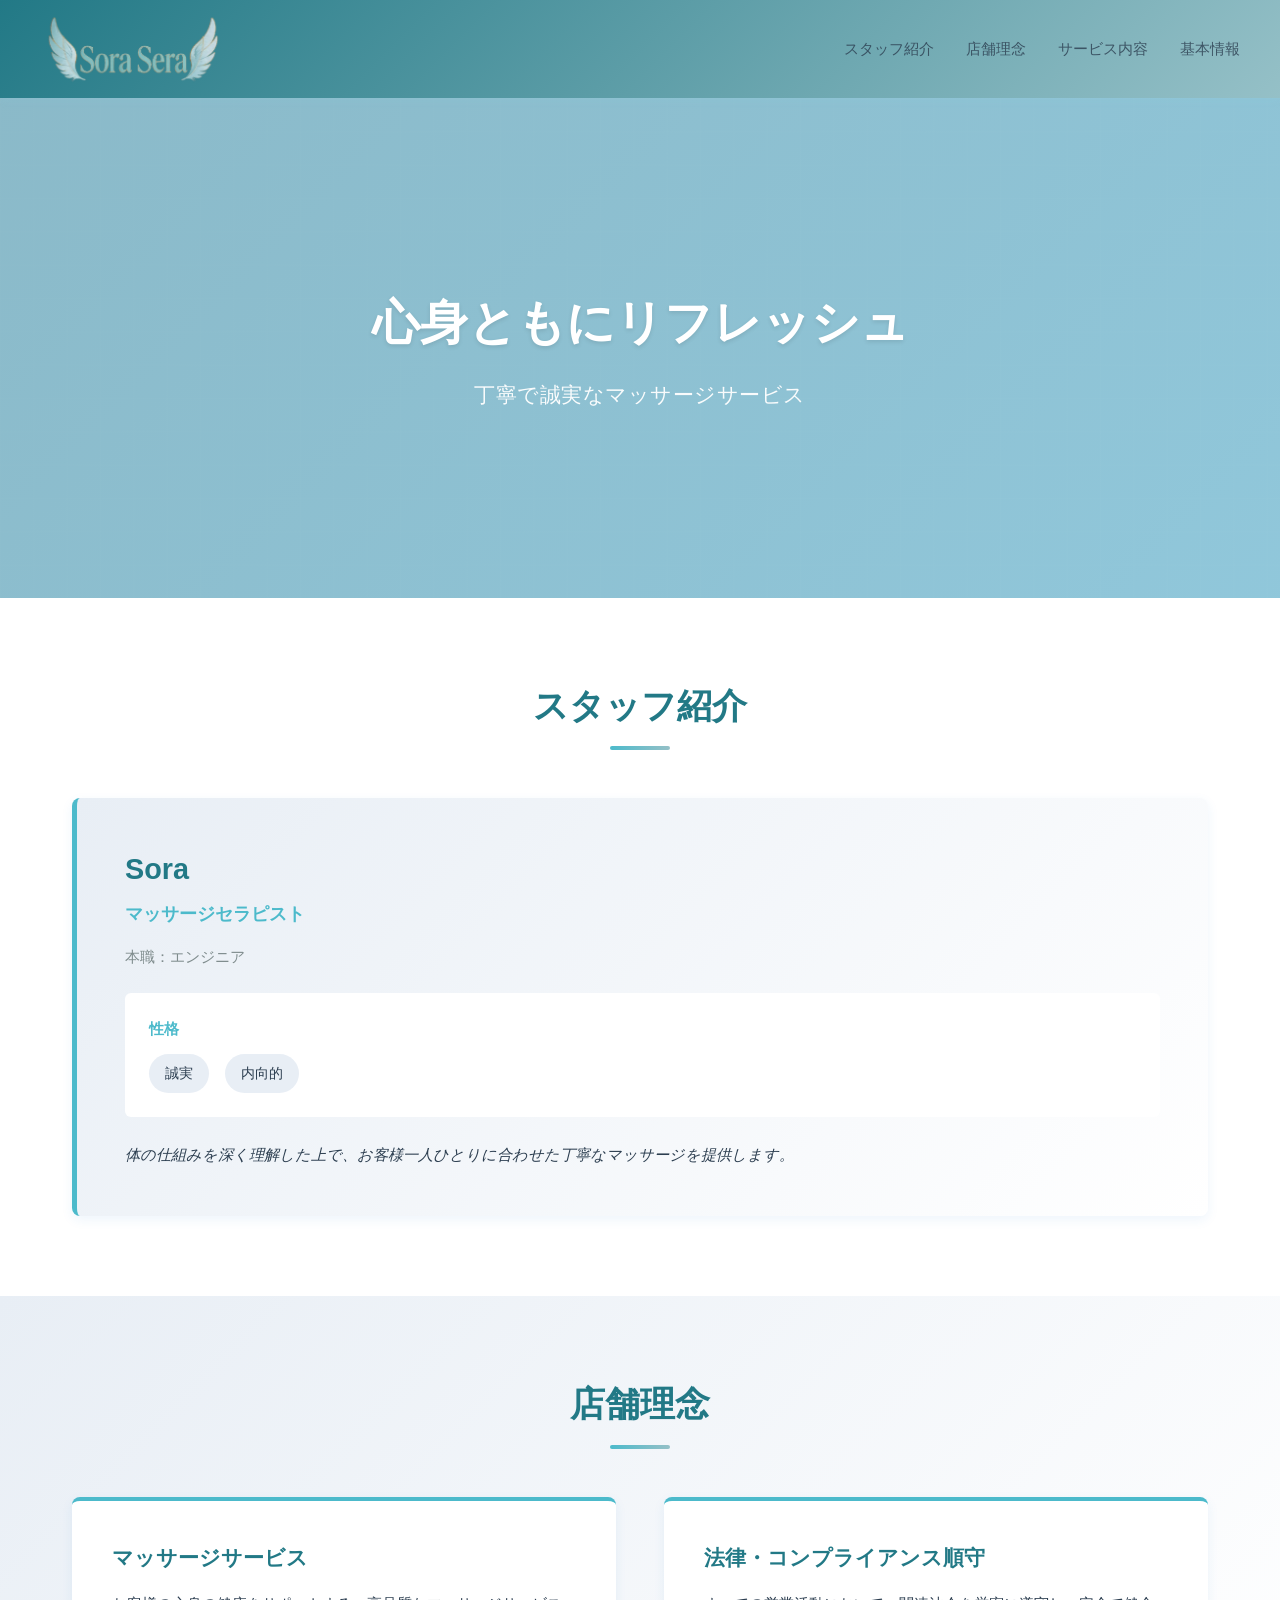
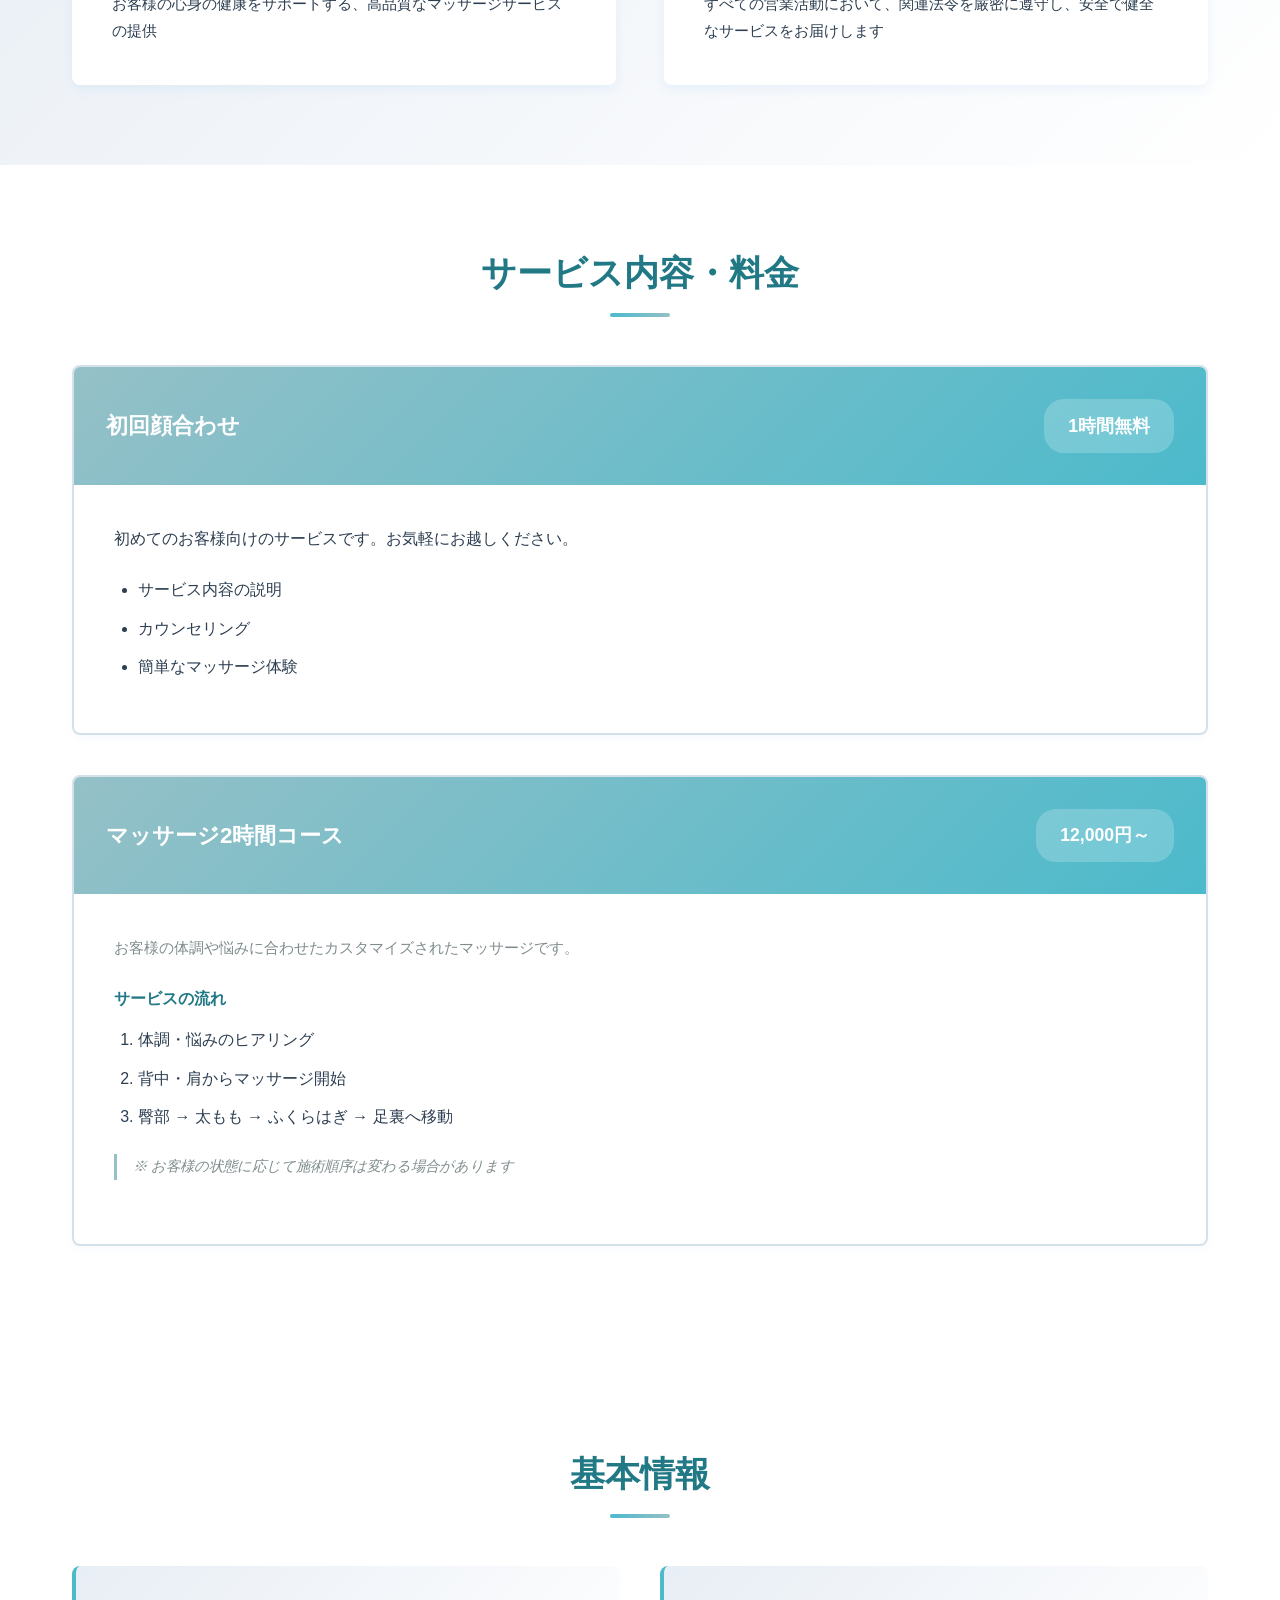
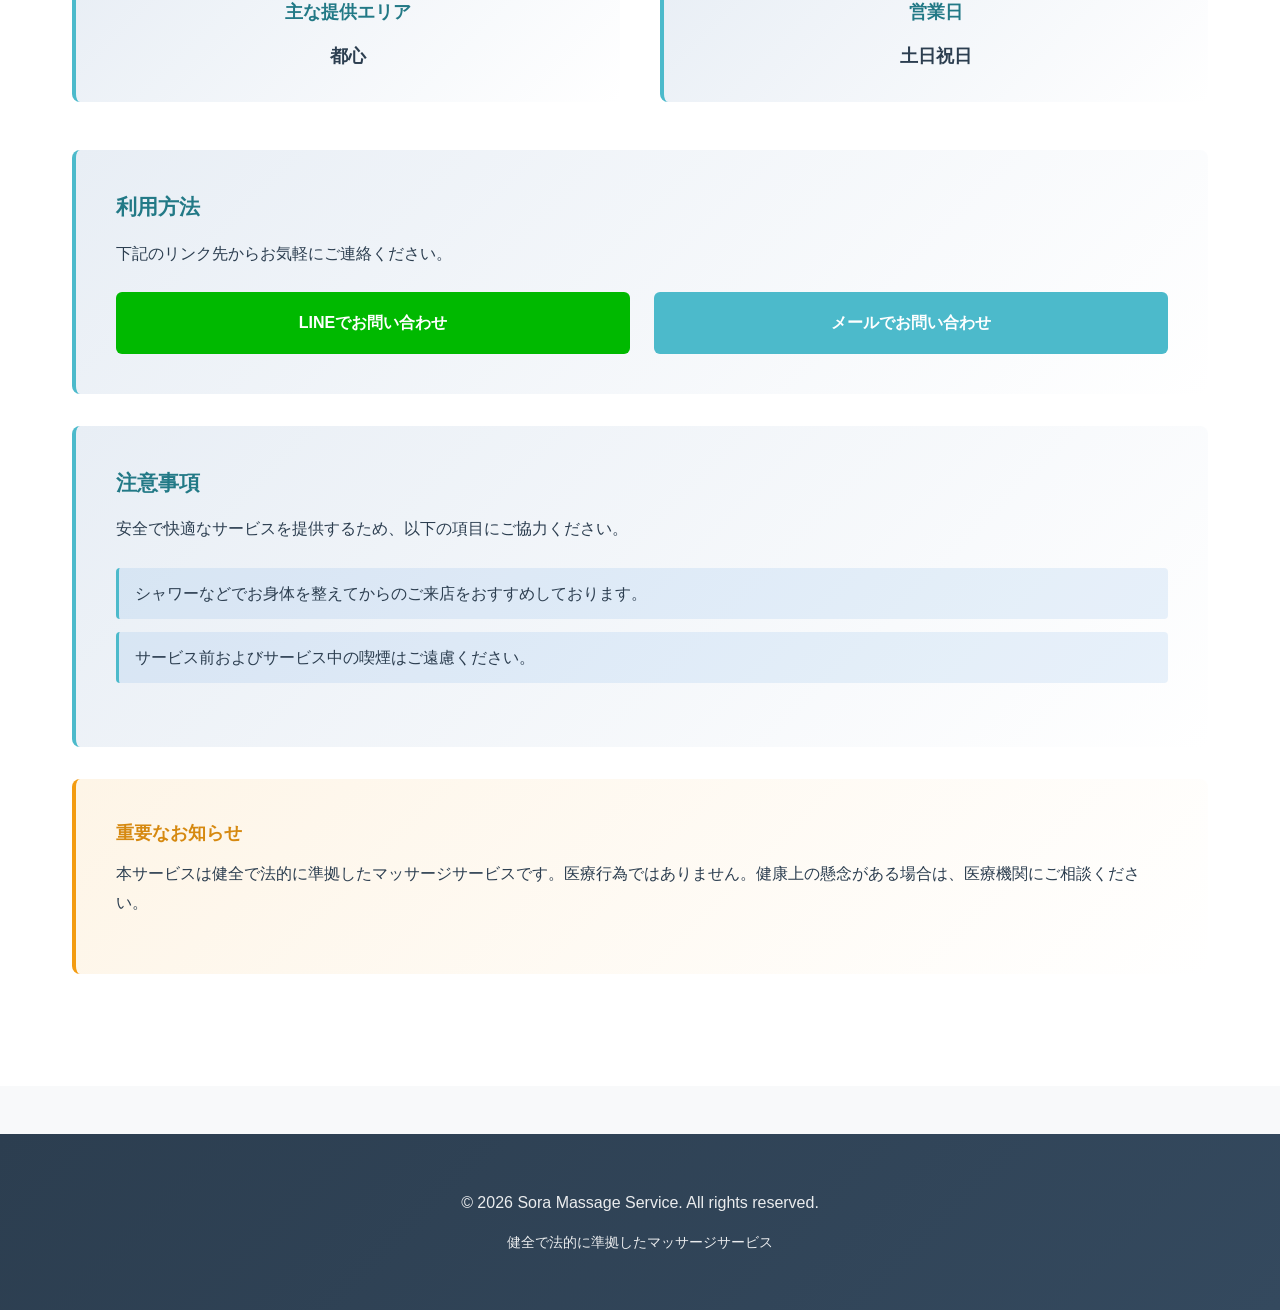
==== website/index.html @ ef8260f6 "1st commit Co-authored-by: Copilot <copilot@github.com>" ====
<!DOCTYPE html>
<html lang="ja">
<head>
    <meta charset="UTF-8">
    <meta name="viewport" content="width=device-width, initial-scale=1.0">
    <title>Sora マッサージサービス</title>
    <link rel="icon" type="image/jpeg" href="favicon.jpeg">
    <link rel="stylesheet" href="styles.css">
</head>
<body>
    <!-- ヘッダー -->
    <header class="header">
        <div class="header-content">
            <div class="logo">
                <img src="log.png" alt="Sora Logo" class="logo-image">
            </div>
            <nav class="nav">
                <ul>
                    <li><a href="#about">スタッフ紹介</a></li>
                    <li><a href="#philosophy">店舗理念</a></li>
                    <li><a href="#services">サービス内容</a></li>
                    <li><a href="#info">基本情報</a></li>
                </ul>
            </nav>
        </div>
    </header>

    <!-- メインビジュアル -->
    <section class="hero">
        <div class="hero-content">
            <h2>心身ともにリフレッシュ</h2>
            <p>丁寧で誠実なマッサージサービス</p>
        </div>
    </section>

    <!-- スタッフ紹介 -->
    <section id="about" class="section about-section">
        <div class="container">
            <h2 class="section-title">スタッフ紹介</h2>
            <div class="therapist-card">
                <div class="therapist-info">
                    <h3>Sora</h3>
                    <p class="position">マッサージセラピスト</p>
                    <p class="background">本職：エンジニア</p>
                    <div class="personality">
                        <h4>性格</h4>
                        <ul>
                            <li>誠実</li>
                            <li>内向的</li>
                        </ul>
                    </div>
                    <p class="message">体の仕組みを深く理解した上で、お客様一人ひとりに合わせた丁寧なマッサージを提供します。</p>
                </div>
            </div>
        </div>
    </section>

    <!-- 店舗理念 -->
    <section id="philosophy" class="section philosophy-section">
        <div class="container">
            <h2 class="section-title">店舗理念</h2>
            <div class="philosophy-content">
                <div class="philosophy-item">
                    <h3>マッサージサービス</h3>
                    <p>お客様の心身の健康をサポートする、高品質なマッサージサービスの提供</p>
                </div>
                <div class="philosophy-item">
                    <h3>法律・コンプライアンス順守</h3>
                    <p>すべての営業活動において、関連法令を厳密に遵守し、安全で健全なサービスをお届けします</p>
                </div>
            </div>
        </div>
    </section>

    <!-- サービス内容・料金 -->
    <section id="services" class="section services-section">
        <div class="container">
            <h2 class="section-title">サービス内容・料金</h2>
            
            <div class="service-item">
                <div class="service-header">
                    <h3>初回顔合わせ</h3>
                    <span class="price">1時間無料</span>
                </div>
                <div class="service-body">
                    <p>初めてのお客様向けのサービスです。お気軽にお越しください。</p>
                    <ul>
                        <li>サービス内容の説明</li>
                        <li>カウンセリング</li>
                        <li>簡単なマッサージ体験</li>
                    </ul>
                </div>
            </div>

            <div class="service-item">
                <div class="service-header">
                    <h3>マッサージ2時間コース</h3>
                    <span class="price">12,000円～</span>
                </div>
                <div class="service-body">
                    <p class="description">お客様の体調や悩みに合わせたカスタマイズされたマッサージです。</p>
                    <h4>サービスの流れ</h4>
                    <ol>
                        <li>体調・悩みのヒアリング</li>
                        <li>背中・肩からマッサージ開始</li>
                        <li>臀部 → 太もも → ふくらはぎ → 足裏へ移動</li>
                    </ol>
                    <p class="note">※ お客様の状態に応じて施術順序は変わる場合があります</p>
                </div>
            </div>
        </div>
    </section>

    <!-- 基本情報 -->
    <section id="info" class="section info-section">
        <div class="container">
            <h2 class="section-title">基本情報</h2>
            
            <div class="info-grid">
                <div class="info-item">
                    <h3>主な提供エリア</h3>
                    <p>都心</p>
                </div>
                <div class="info-item">
                    <h3>営業日</h3>
                    <p>土日祝日</p>
                </div>
            </div>

            <div class="info-section-box">
                <h3>利用方法</h3>
                <p>下記のリンク先からお気軽にご連絡ください。</p>
                <div class="contact-buttons">
                    <a href="https://line.me" class="contact-btn line-btn">LINEでお問い合わせ</a>
                    <a href="mailto:contact@example.com" class="contact-btn email-btn">メールでお問い合わせ</a>
                </div>
            </div>

            <div class="info-section-box">
                <h3>注意事項</h3>
                <p>安全で快適なサービスを提供するため、以下の項目にご協力ください。</p>
                <ul class="restrictions">
                    <li>シャワーなどでお身体を整えてからのご来店をおすすめしております。</li>
                    <li>サービス前およびサービス中の喫煙はご遠慮ください。</li>
                </ul>
            </div>

            <div class="info-section-box notice">
                <h4>重要なお知らせ</h4>
                <p>本サービスは健全で法的に準拠したマッサージサービスです。医療行為ではありません。健康上の懸念がある場合は、医療機関にご相談ください。</p>
            </div>
        </div>
    </section>

    <!-- フッター -->
    <footer class="footer">
        <div class="footer-content">
            <p>&copy; 2026 Sora Massage Service. All rights reserved.</p>
            <p class="footer-note">健全で法的に準拠したマッサージサービス</p>
        </div>
    </footer>

    <script src="script.js"></script>
</body>
</html>
---- website/styles.css ----
/* ========================================
   リセット・基本スタイル
   ======================================== */
* {
    margin: 0;
    padding: 0;
    box-sizing: border-box;
}

html {
    scroll-behavior: smooth;
}

body {
    font-family: 'Segoe UI', Tahoma, Geneva, Verdana, sans-serif, 'Noto Sans JP', 'Hiragino Sans';
    line-height: 1.6;
    color: #333;
    background-color: #f8f9fa;
}

/* ========================================
   カラーパレット
   ========================================
   さわやかなイケメンをイメージした配色：
   - プライマリ：爽やかな青
   - セカンダリ：柔らかい灰色
   - アクセント：深い青
   ======================================== */

:root {
    --primary-color: #4cbacb;      /* 爽やかな青 */
    --primary-light: #95C0C7;      /* ライトブルー */
    --primary-dark: #227986;       /* ダークブルー */
    --secondary-color: #E8EEF5;    /* 薄い青灰色 */
    --text-dark: #2C3E50;          /* 濃いグレー */
    --text-light: #7F8C8D;         /* ライトグレー */
    --white: #FFFFFF;
    --border-color: #D5E1E8;       /* 淡い青灰色 */
    --success-color: #27AE60;      /* グリーン */
}

/* ========================================
   ヘッダー
   ======================================== */
.header {
    background: linear-gradient(135deg, var(--primary-dark) 0%, var(--primary-light) 100%);
    color: var(--text-dark);
    padding: 1.5rem 2rem;
    box-shadow: 0 2px 8px rgba(141, 214, 232, 0.15);
    position: sticky;
    top: 0;
    z-index: 100;
}

.header-content {
    max-width: 1200px;
    margin: 0 auto;
    display: flex;
    justify-content: space-between;
    align-items: center;
}

.logo {
    font-size: 1.8rem;
    font-weight: 700;
    letter-spacing: 2px;
}

.logo {
    display: flex;
    align-items: center;
    gap: 1rem;
    height: 50px;
}

.logo-image {
    max-height: 80px;
    width: auto;
    max-width: 1500px;
    object-fit: contain;
}

.logo h1 {
    margin: 0;
    font-size: 1.8rem;
    font-weight: 700;
    letter-spacing: 2px;
}

.nav ul {
    display: flex;
    list-style: none;
    gap: 2rem;
}

.nav a {
    color: var(--text-dark);
    text-decoration: none;
    font-size: 0.95rem;
    font-weight: 500;
    transition: opacity 0.3s ease;
    position: relative;
}

.nav a:hover {
    opacity: 0.8;
}

.nav a::after {
    content: '';
    position: absolute;
    bottom: -5px;
    left: 0;
    width: 0;
    height: 2px;
    background-color: var(--primary-dark);
    transition: width 0.3s ease;
}

.nav a:hover::after {
    width: 100%;
}

/* ========================================
   ヒーロー セクション
   ======================================== */
.hero {
    background: linear-gradient(135deg, rgba(149, 192, 199, 0.9) 0%, rgba(162, 212, 219, 0.85) 100%),
                url('data:image/svg+xml,<svg xmlns="http://www.w3.org/2000/svg" viewBox="0 0 1200 600"><defs><pattern id="grid" width="40" height="40" patternUnits="userSpaceOnUse"><path d="M 40 0 L 0 0 0 40" fill="none" stroke="rgba(255,255,255,0.1)" stroke-width="1"/></pattern></defs><rect width="1200" height="600" fill="%232B7ED8"/><rect width="1200" height="600" fill="url(%23grid)"/></svg>');
    color: var(--white);
    padding: 8rem 2rem;
    text-align: center;
    min-height: 500px;
    display: flex;
    align-items: center;
    justify-content: center;
}

.hero-content h2 {
    font-size: 3rem;
    font-weight: 700;
    margin-bottom: 1rem;
    text-shadow: 0 2px 4px rgba(0, 0, 0, 0.1);
}

.hero-content p {
    font-size: 1.3rem;
    font-weight: 300;
    opacity: 0.95;
    letter-spacing: 0.5px;
}

/* ========================================
   レスポンシブ: ヘッダー・ナビゲーション
   ======================================== */
@media (max-width: 768px) {
    .header-content {
        flex-direction: column;
        gap: 1.5rem;
    }

    .nav ul {
        flex-direction: column;
        gap: 1rem;
        text-align: center;
    }

    .logo {
        flex-direction: column;
        gap: 0.8rem;
    }

    .logo-image {
        height: 40px;
        max-width: 50px;
    }

    .logo h1 {
        font-size: 1.5rem;
    }

    .hero-content h2 {
        font-size: 2rem;
    }

    .hero-content p {
        font-size: 1rem;
    }

    .hero {
        padding: 4rem 2rem;
        min-height: 350px;
    }
}

/* ========================================
   コンテナ・セクション基本
   ======================================== */
.container {
    max-width: 1200px;
    margin: 0 auto;
    padding: 0 2rem;
}

.section {
    padding: 5rem 2rem;
}

.section-title {
    font-size: 2.2rem;
    font-weight: 700;
    color: var(--primary-dark);
    margin-bottom: 3rem;
    text-align: center;
    position: relative;
    padding-bottom: 1rem;
}

.section-title::after {
    content: '';
    position: absolute;
    bottom: 0;
    left: 50%;
    transform: translateX(-50%);
    width: 60px;
    height: 4px;
    background: linear-gradient(90deg, var(--primary-color), var(--primary-light));
    border-radius: 2px;
}

/* ========================================
   セラピスト紹介 セクション
   ======================================== */
.about-section {
    background-color: var(--white);
}

.therapist-card {
    background: linear-gradient(135deg, var(--secondary-color) 0%, var(--white) 100%);
    border-left: 5px solid var(--primary-color);
    padding: 3rem;
    border-radius: 8px;
    box-shadow: 0 4px 12px rgba(43, 126, 216, 0.08);
    transition: transform 0.3s ease, box-shadow 0.3s ease;
}

.therapist-card:hover {
    transform: translateY(-5px);
    box-shadow: 0 8px 20px rgba(43, 126, 216, 0.12);
}

.therapist-info h3 {
    font-size: 1.8rem;
    color: var(--primary-dark);
    margin-bottom: 0.5rem;
}

.therapist-info .position {
    font-size: 1.1rem;
    color: var(--primary-color);
    font-weight: 600;
    margin-bottom: 1rem;
}

.therapist-info .background {
    color: var(--text-light);
    font-size: 0.95rem;
    margin-bottom: 1.5rem;
}

.personality {
    background-color: var(--white);
    padding: 1.5rem;
    border-radius: 6px;
    margin: 1.5rem 0;
}

.personality h4 {
    color: var(--primary-color);
    margin-bottom: 0.8rem;
    font-size: 0.95rem;
}

.personality ul {
    list-style: none;
    display: flex;
    gap: 1rem;
}

.personality li {
    background-color: var(--secondary-color);
    padding: 0.5rem 1rem;
    border-radius: 20px;
    color: var(--text-dark);
    font-size: 0.9rem;
    font-weight: 500;
}

.therapist-info .message {
    color: var(--text-dark);
    font-size: 0.95rem;
    line-height: 1.8;
    margin-top: 1.5rem;
    font-style: italic;
}

/* ========================================
   店舗理念 セクション
   ======================================== */
.philosophy-section {
    background: linear-gradient(135deg, var(--secondary-color) 0%, var(--white) 100%);
}

.philosophy-content {
    display: grid;
    grid-template-columns: repeat(auto-fit, minmax(300px, 1fr));
    gap: 3rem;
}

.philosophy-item {
    background-color: var(--white);
    padding: 2.5rem;
    border-radius: 8px;
    box-shadow: 0 4px 12px rgba(43, 126, 216, 0.08);
    border-top: 4px solid var(--primary-color);
    transition: transform 0.3s ease;
}

.philosophy-item:hover {
    transform: translateY(-8px);
}

.philosophy-item h3 {
    color: var(--primary-dark);
    font-size: 1.3rem;
    margin-bottom: 1rem;
}

.philosophy-item p {
    color: var(--text-dark);
    line-height: 1.8;
    font-size: 0.95rem;
}

/* ========================================
   サービス内容・料金 セクション
   ======================================== */
.services-section {
    background-color: var(--white);
}

.service-item {
    background-color: var(--white);
    border: 2px solid var(--border-color);
    border-radius: 8px;
    overflow: hidden;
    margin-bottom: 2.5rem;
    transition: all 0.3s ease;
    box-shadow: 0 2px 8px rgba(43, 126, 216, 0.05);
}

.service-item:hover {
    border-color: var(--primary-color);
    box-shadow: 0 6px 16px rgba(43, 126, 216, 0.12);
}

.service-header {
    background: linear-gradient(135deg, var(--primary-light) 0%, var(--primary-color) 100%);
    color: var(--white);
    padding: 2rem;
    display: flex;
    justify-content: space-between;
    align-items: center;
}

.service-header h3 {
    font-size: 1.4rem;
    margin: 0;
}

.price {
    background-color: rgba(255, 255, 255, 0.2);
    padding: 0.8rem 1.5rem;
    border-radius: 20px;
    font-size: 1.1rem;
    font-weight: 600;
    white-space: nowrap;
}

.service-body {
    padding: 2.5rem;
}

.service-body > p {
    color: var(--text-dark);
    margin-bottom: 1.5rem;
    line-height: 1.8;
}

.service-body .description {
    color: var(--text-light);
    font-size: 0.95rem;
}

.service-body h4 {
    color: var(--primary-dark);
    margin-top: 1.5rem;
    margin-bottom: 1rem;
    font-size: 1rem;
}

.service-body ol,
.service-body ul {
    margin-left: 1.5rem;
    color: var(--text-dark);
}

.service-body li {
    margin-bottom: 0.8rem;
    line-height: 1.6;
}

.service-body .note {
    color: var(--text-light);
    font-size: 0.9rem;
    margin-top: 1.5rem;
    font-style: italic;
    border-left: 3px solid var(--primary-light);
    padding-left: 1rem;
}

/* ========================================
   基本情報 セクション
   ======================================== */
.info-section {
    background-color: var(--white);
}

.info-grid {
    display: grid;
    grid-template-columns: repeat(auto-fit, minmax(250px, 1fr));
    gap: 2.5rem;
    margin-bottom: 3rem;
}

.info-item {
    background: linear-gradient(135deg, var(--secondary-color) 0%, var(--white) 100%);
    padding: 2rem;
    border-radius: 8px;
    border-left: 4px solid var(--primary-color);
    text-align: center;
}

.info-item h3 {
    color: var(--primary-dark);
    margin-bottom: 1rem;
    font-size: 1.1rem;
}

.info-item p {
    color: var(--text-dark);
    font-size: 1.1rem;
    font-weight: 600;
}

.info-section-box {
    background: linear-gradient(135deg, var(--secondary-color) 0%, var(--white) 100%);
    padding: 2.5rem;
    border-radius: 8px;
    margin-bottom: 2rem;
    border-left: 4px solid var(--primary-color);
}

.info-section-box h3 {
    color: var(--primary-dark);
    font-size: 1.3rem;
    margin-bottom: 1rem;
}

.info-section-box h4 {
    color: var(--primary-color);
    font-size: 1.1rem;
    margin-bottom: 0.8rem;
}

.info-section-box p {
    color: var(--text-dark);
    line-height: 1.8;
    margin-bottom: 1rem;
}

.contact-buttons {
    display: flex;
    gap: 1.5rem;
    margin-top: 1.5rem;
    flex-wrap: wrap;
}

.contact-btn {
    flex: 1;
    min-width: 180px;
    padding: 1rem 2rem;
    border-radius: 6px;
    text-decoration: none;
    font-weight: 600;
    text-align: center;
    transition: all 0.3s ease;
    border: 2px solid transparent;
}

.line-btn {
    background-color: #00B900;
    color: var(--white);
}

.line-btn:hover {
    background-color: #009000;
    transform: translateY(-3px);
    box-shadow: 0 4px 12px rgba(0, 185, 0, 0.3);
}

.email-btn {
    background-color: var(--primary-color);
    color: var(--white);
}

.email-btn:hover {
    background-color: var(--primary-dark);
    transform: translateY(-3px);
    box-shadow: 0 4px 12px rgba(43, 126, 216, 0.3);
}

.restrictions {
    list-style: none;
    margin: 1.5rem 0;
}

.restrictions li {
    padding: 0.8rem 1rem;
    margin-bottom: 0.8rem;
    background-color: rgba(43, 126, 216, 0.1);
    border-left: 3px solid var(--primary-color);
    border-radius: 4px;
    color: var(--text-dark);
}

.info-section-box.notice {
    border-left-color: #F39C12;
    background: linear-gradient(135deg, rgba(243, 156, 18, 0.1) 0%, var(--white) 100%);
}

.info-section-box.notice h4 {
    color: #D68910;
}

/* ========================================
   フッター
   ======================================== */
.footer {
    background: linear-gradient(135deg, var(--text-dark) 0%, #34495E 100%);
    color: var(--white);
    padding: 3rem 2rem;
    text-align: center;
    margin-top: 3rem;
}

.footer-content p {
    margin: 0.5rem 0;
    opacity: 0.9;
}

.footer-note {
    font-size: 0.9rem;
    opacity: 0.7;
    margin-top: 1rem !important;
}

/* ========================================
   レスポンシブ対応
   ======================================== */
@media (max-width: 768px) {
    .section {
        padding: 3rem 2rem;
    }

    .section-title {
        font-size: 1.8rem;
        margin-bottom: 2rem;
    }

    .therapist-card,
    .philosophy-item,
    .info-section-box {
        padding: 2rem;
    }

    .service-header {
        flex-direction: column;
        text-align: center;
        gap: 1rem;
    }

    .service-header h3 {
        font-size: 1.2rem;
    }

    .price {
        display: inline-block;
    }

    .contact-buttons {
        flex-direction: column;
        gap: 1rem;
    }

    .contact-btn {
        min-width: auto;
    }

    .philosophy-content,
    .info-grid {
        gap: 1.5rem;
    }

    .therapist-info .personality ul {
        flex-direction: column;
        gap: 0.5rem;
    }

    .therapist-info .personality li {
        width: 100%;
    }
}

@media (max-width: 480px) {
    .nav ul {
        gap: 0.8rem;
        font-size: 0.9rem;
    }

    .logo {
        gap: 0.5rem;
    }

    .logo-image {
        height: 35px;
        max-width: 45px;
    }

    .logo h1 {
        font-size: 1.2rem;
    }

    .section-title {
        font-size: 1.5rem;
    }

    .therapist-card,
    .philosophy-item,
    .service-body,
    .info-section-box {
        padding: 1.5rem;
    }

    .service-header {
        padding: 1.5rem;
    }

    .service-header h3 {
        font-size: 1.1rem;
    }

    .price {
        font-size: 0.95rem;
        padding: 0.6rem 1rem;
    }

    .section {
        padding: 2rem 1rem;
    }
}

/* ========================================
   スムーズなスクロール・アニメーション
   ======================================== */
@keyframes fadeIn {
    from {
        opacity: 0;
        transform: translateY(20px);
    }
    to {
        opacity: 1;
        transform: translateY(0);
    }
}

.section {
    animation: fadeIn 0.6s ease;
}
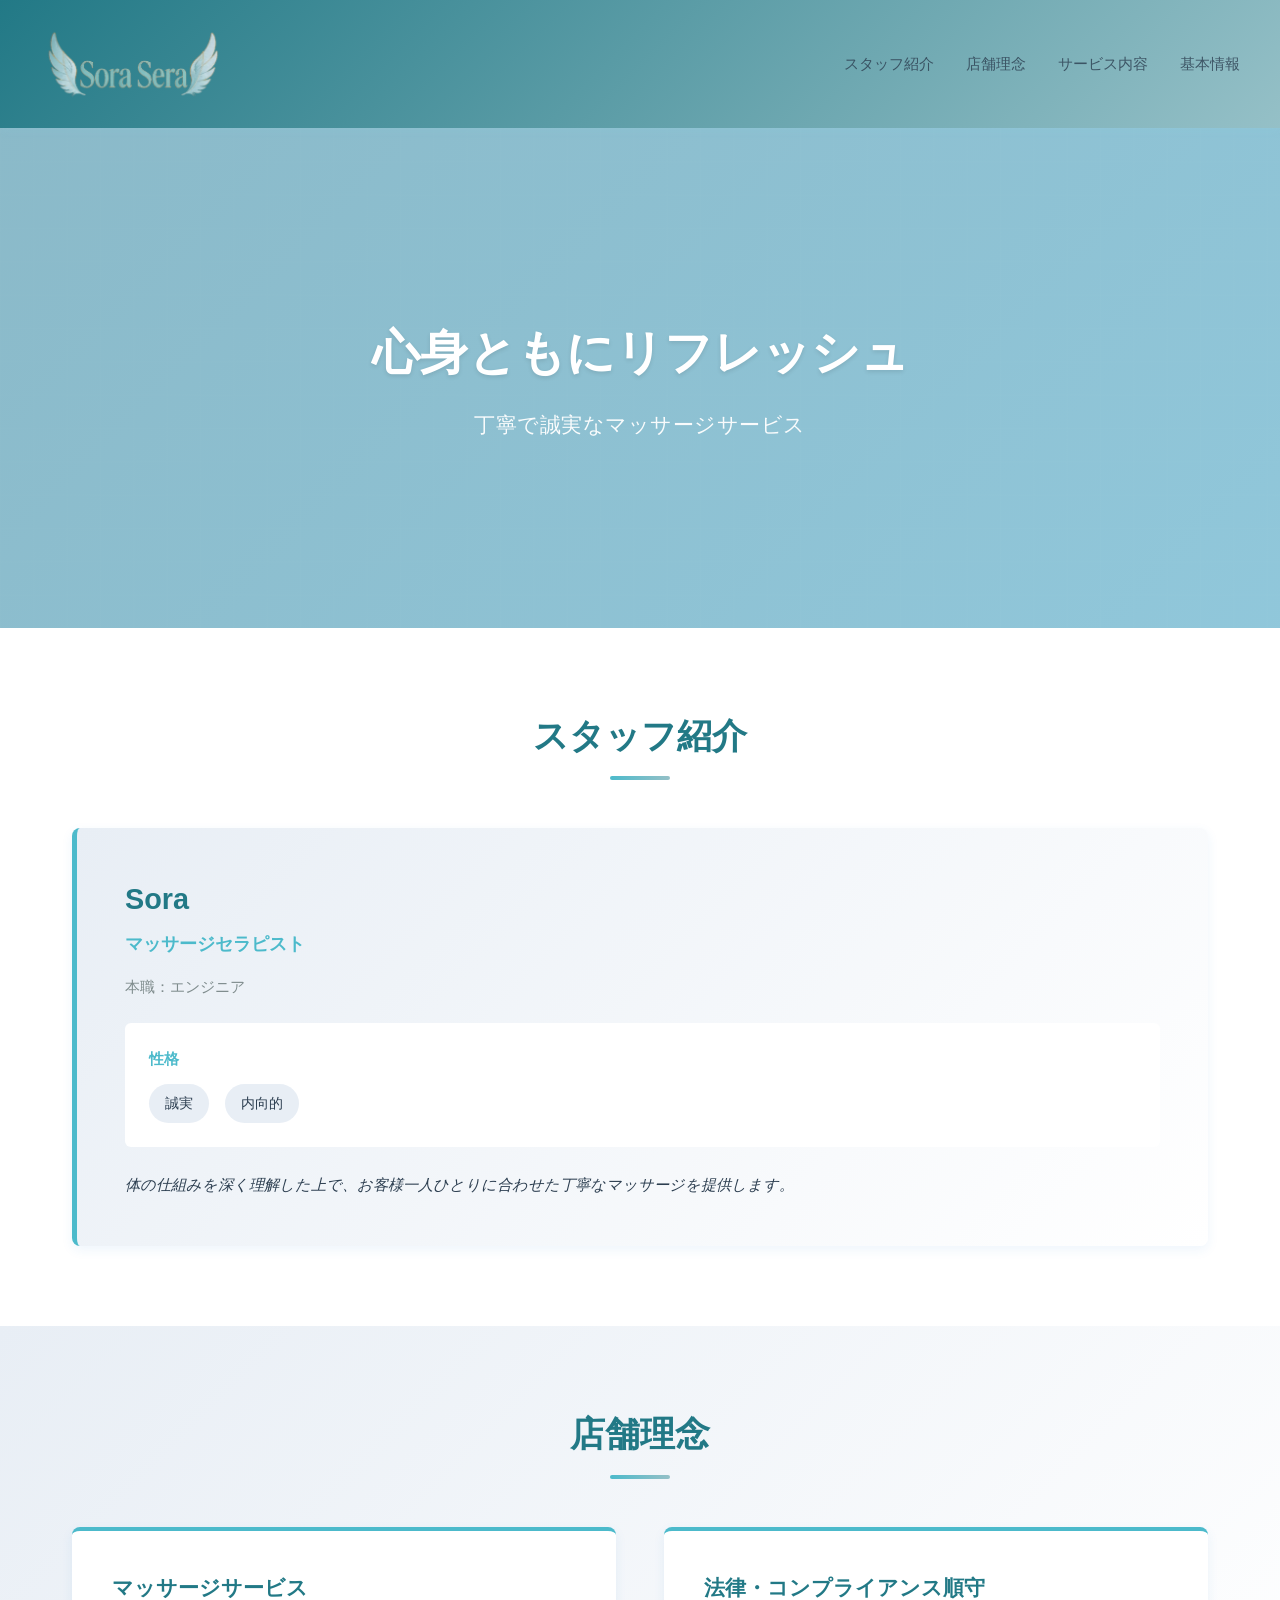
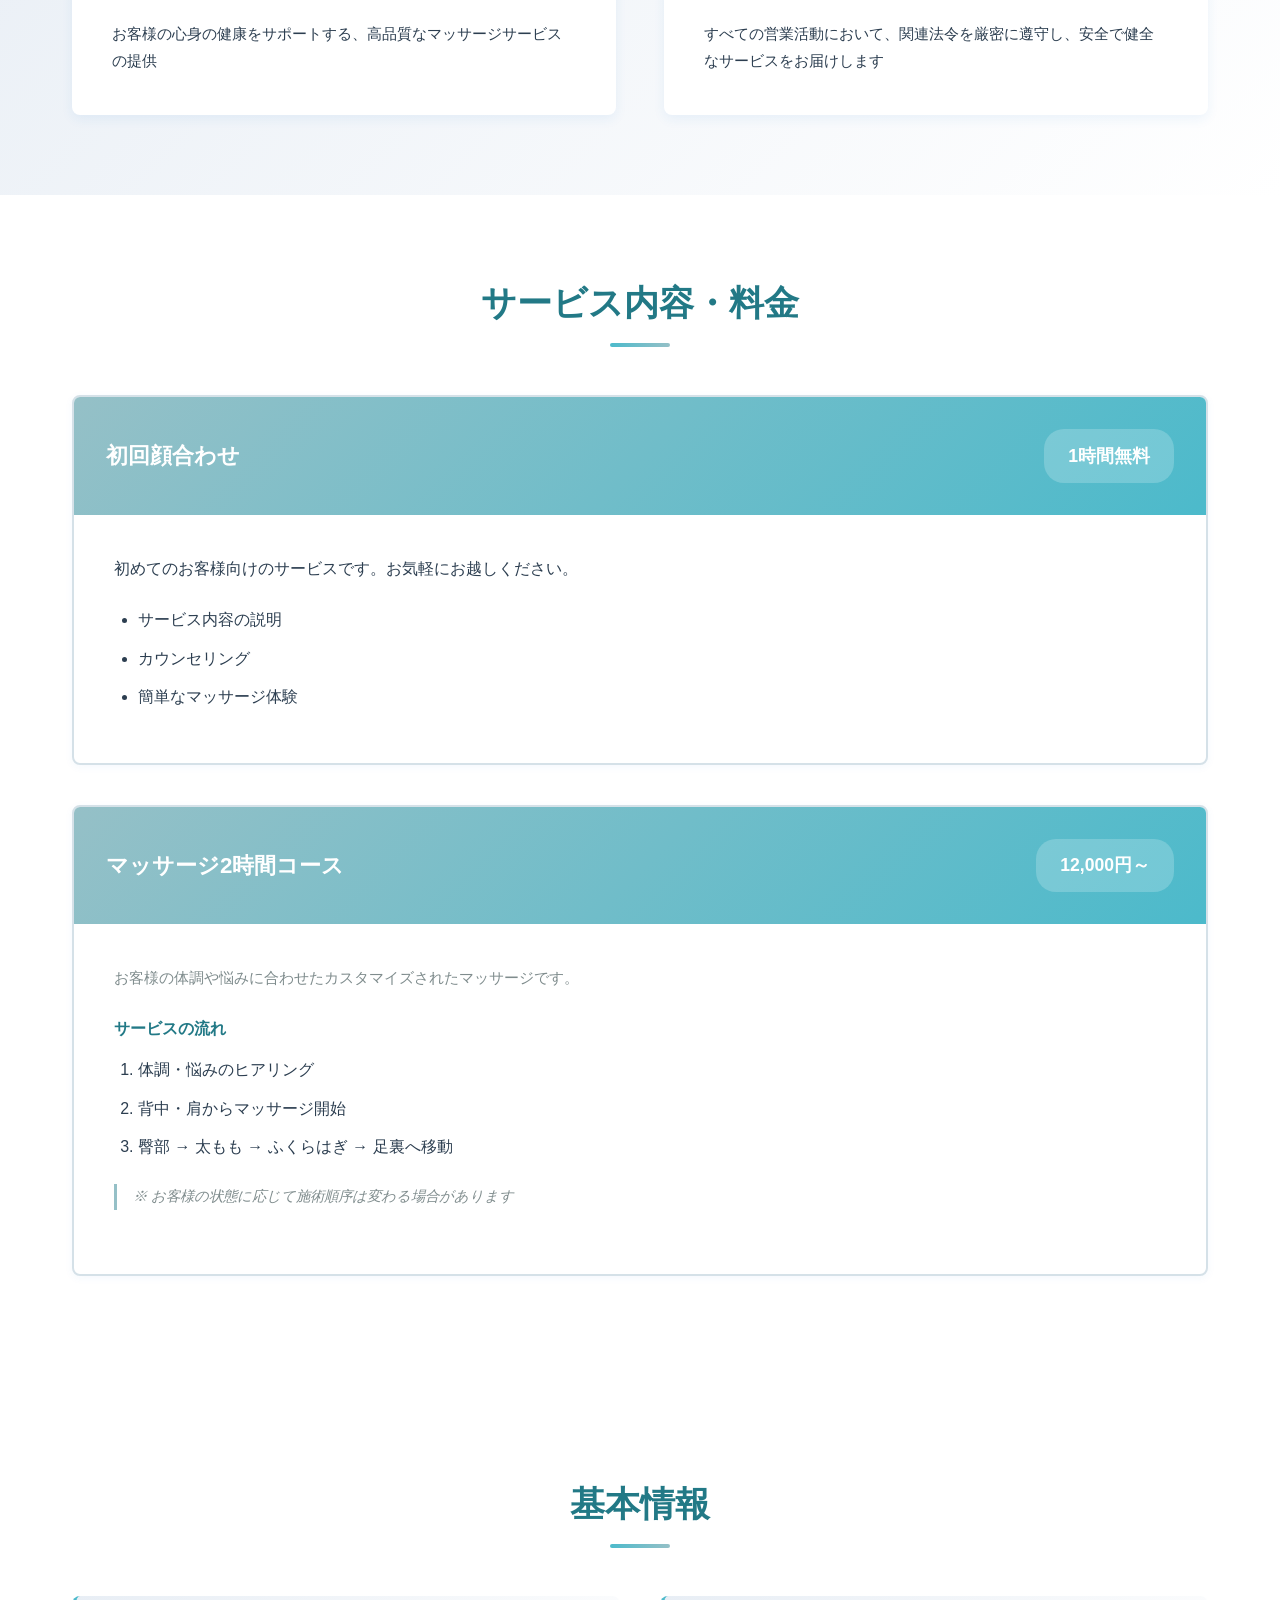
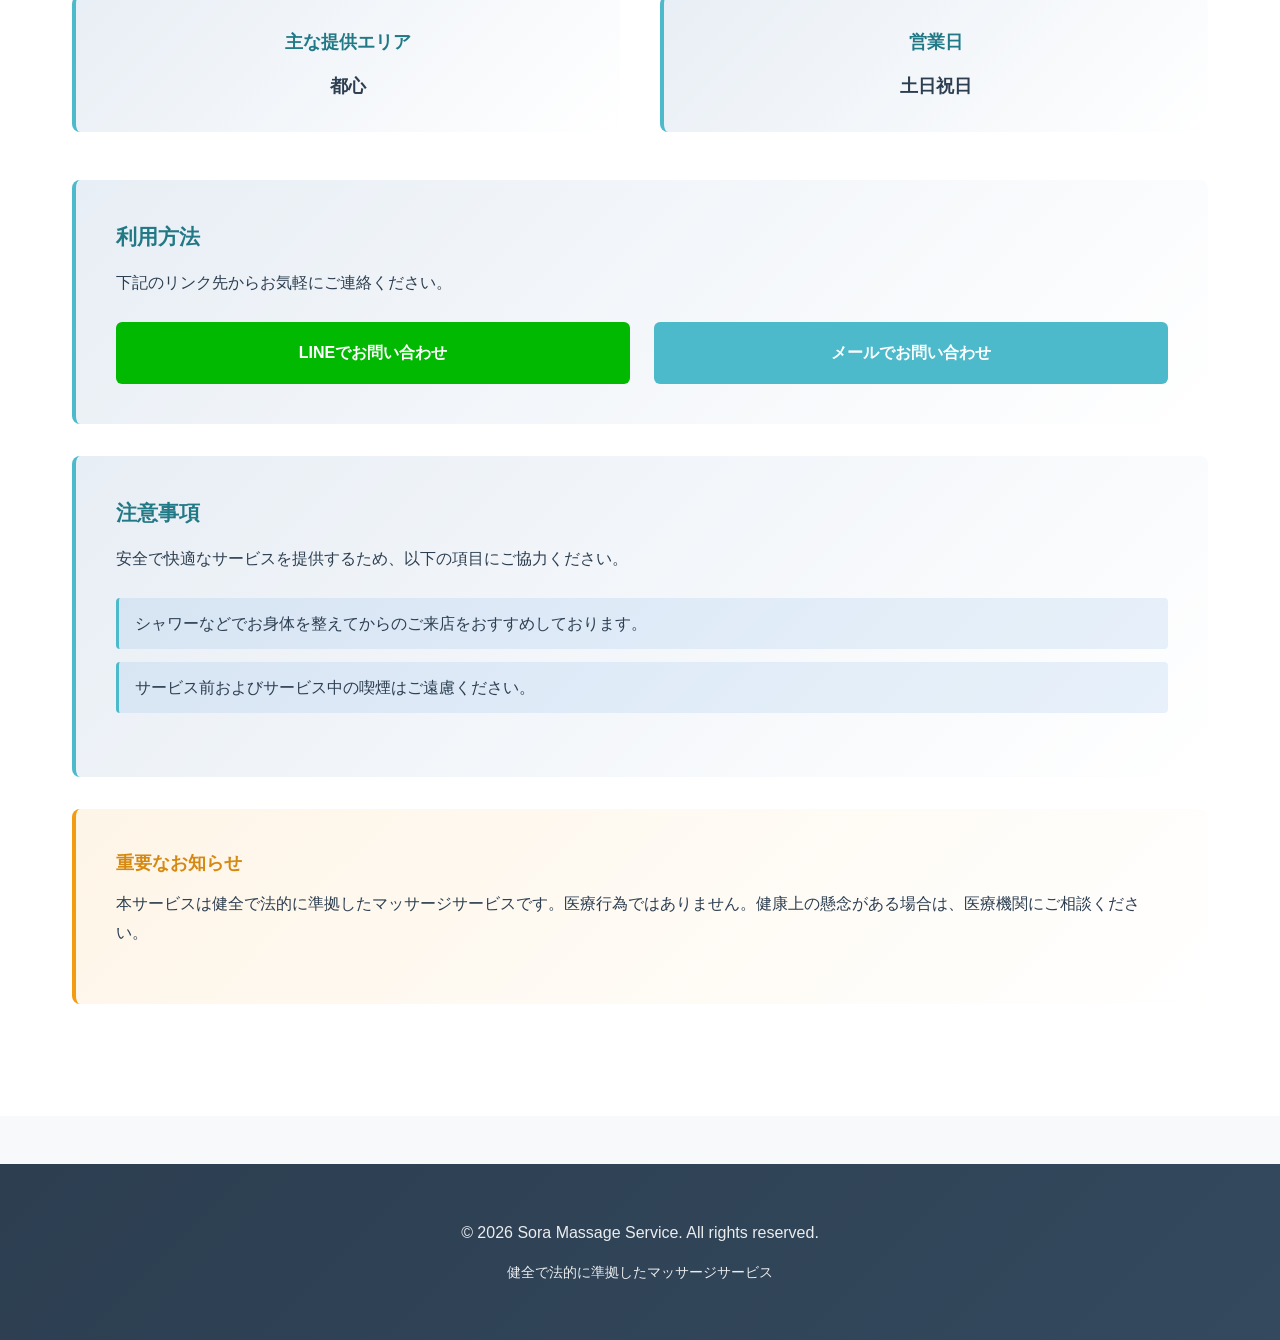
==== commit 2dd43b0b: "スマホのメニューをハンバーガーに返納 Co-authored-by: Copilot <copilot@github.com>" ====
--- a/website/index.html
+++ b/website/index.html
@@ -3,7 +3,7 @@
 <head>
     <meta charset="UTF-8">
     <meta name="viewport" content="width=device-width, initial-scale=1.0">
-    <title>Sora マッサージサービス</title>
+    <title>Sora Sera - 個人マッサージサービス</title>
     <link rel="icon" type="image/jpeg" href="favicon.jpeg">
     <link rel="stylesheet" href="styles.css">
 </head>
@@ -14,6 +14,11 @@
             <div class="logo">
                 <img src="log.png" alt="Sora Logo" class="logo-image">
             </div>
+            <button class="nav-toggle" aria-label="メニューを開く" type="button">
+                <span></span>
+                <span></span>
+                <span></span>
+            </button>
             <nav class="nav">
                 <ul>
                     <li><a href="#about">スタッフ紹介</a></li>
--- a/website/styles.css
+++ b/website/styles.css
@@ -58,7 +58,38 @@
     display: flex;
     justify-content: space-between;
     align-items: center;
-}
+    position: relative;
+}
+
+.nav-toggle {
+    display: none;
+    background: transparent;
+    border: none;
+    cursor: pointer;
+    padding: 0.5rem;
+    outline: none;
+}
+
+.nav-toggle span {
+    display: block;
+    width: 28px;
+    height: 3px;
+    margin-bottom: 4px;
+    border-radius: 2px;
+    background: var(--text-dark);
+    transition: background 0.3s ease;
+}
+
+.nav ul {
+    display: flex;
+    list-style: none;
+    gap: 2rem;
+}
+
+.nav.open {
+    display: block;
+}
+
 
 .logo {
     font-size: 1.8rem;
@@ -70,7 +101,6 @@
     display: flex;
     align-items: center;
     gap: 1rem;
-    height: 50px;
 }
 
 .logo-image {
@@ -155,8 +185,38 @@
    ======================================== */
 @media (max-width: 768px) {
     .header-content {
+        flex-direction: row;
+        justify-content: space-between;
+        align-items: center;
+        gap: 0;
+    }
+
+    .nav-toggle {
+        display: inline-flex;
         flex-direction: column;
-        gap: 1.5rem;
+        justify-content: center;
+        align-items: center;
+        margin-left: auto;
+        width: 42px;
+        height: 40px;
+        padding: 0.5rem;
+    }
+
+    .nav {
+        position: absolute;
+        top: 100%;
+        left: 0;
+        right: 0;
+        background: rgba(255, 255, 255, 0.98);
+        border-top: 1px solid rgba(0, 0, 0, 0.08);
+        padding: 1rem 2rem 1.5rem;
+        display: none;
+        box-shadow: 0 8px 24px rgba(0, 0, 0, 0.08);
+        z-index: 90;
+    }
+
+    .nav.open {
+        display: block;
     }
 
     .nav ul {
@@ -165,18 +225,23 @@
         text-align: center;
     }
 
+    .nav a {
+        color: var(--text-dark);
+        font-weight: 600;
+    }
+
     .logo {
         flex-direction: column;
         gap: 0.8rem;
     }
 
     .logo-image {
-        height: 40px;
-        max-width: 50px;
+        height: 70px;
+        max-width: 120px;
     }
 
     .logo h1 {
-        font-size: 1.5rem;
+        font-size: 1.8rem;
     }
 
     .hero-content h2 {
@@ -643,12 +708,12 @@
     }
 
     .logo-image {
-        height: 35px;
-        max-width: 45px;
+        height: 60px;
+        max-width: 100px;
     }
 
     .logo h1 {
-        font-size: 1.2rem;
+        font-size: 1.6rem;
     }
 
     .section-title {
